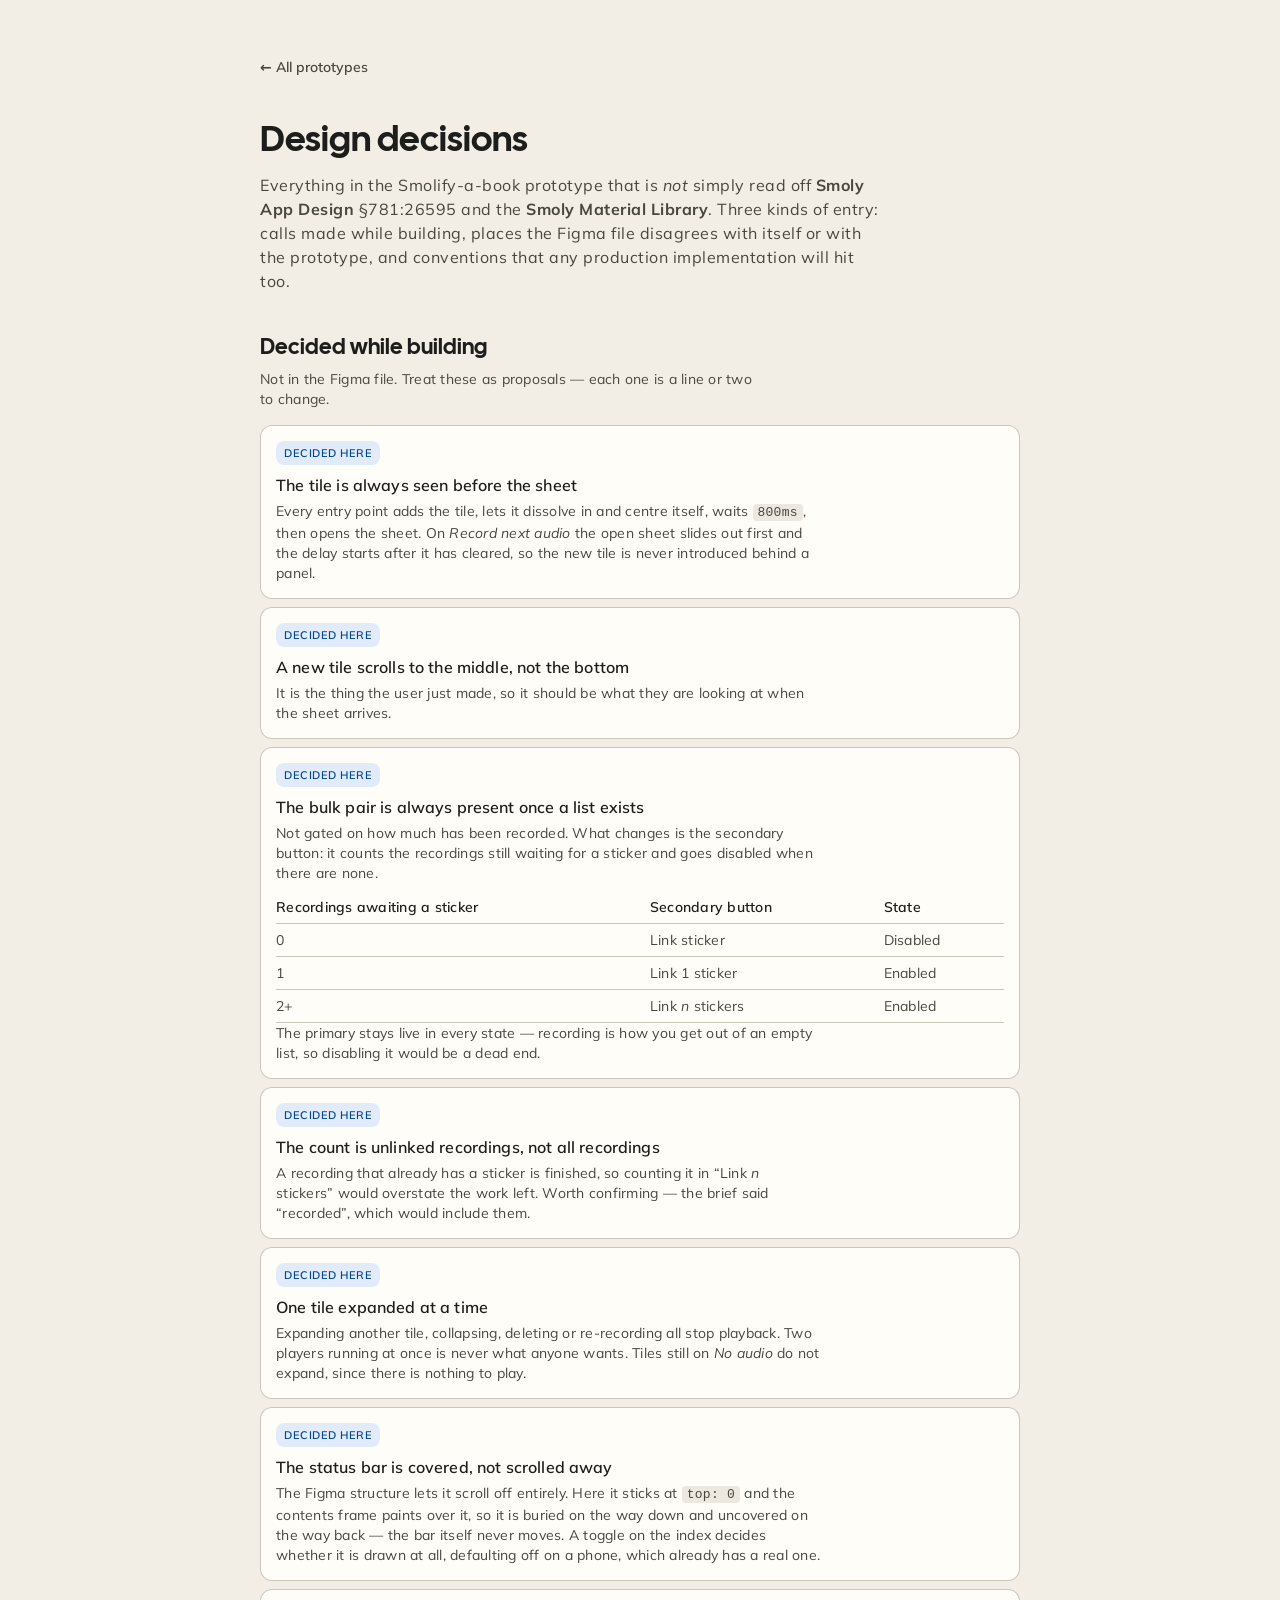
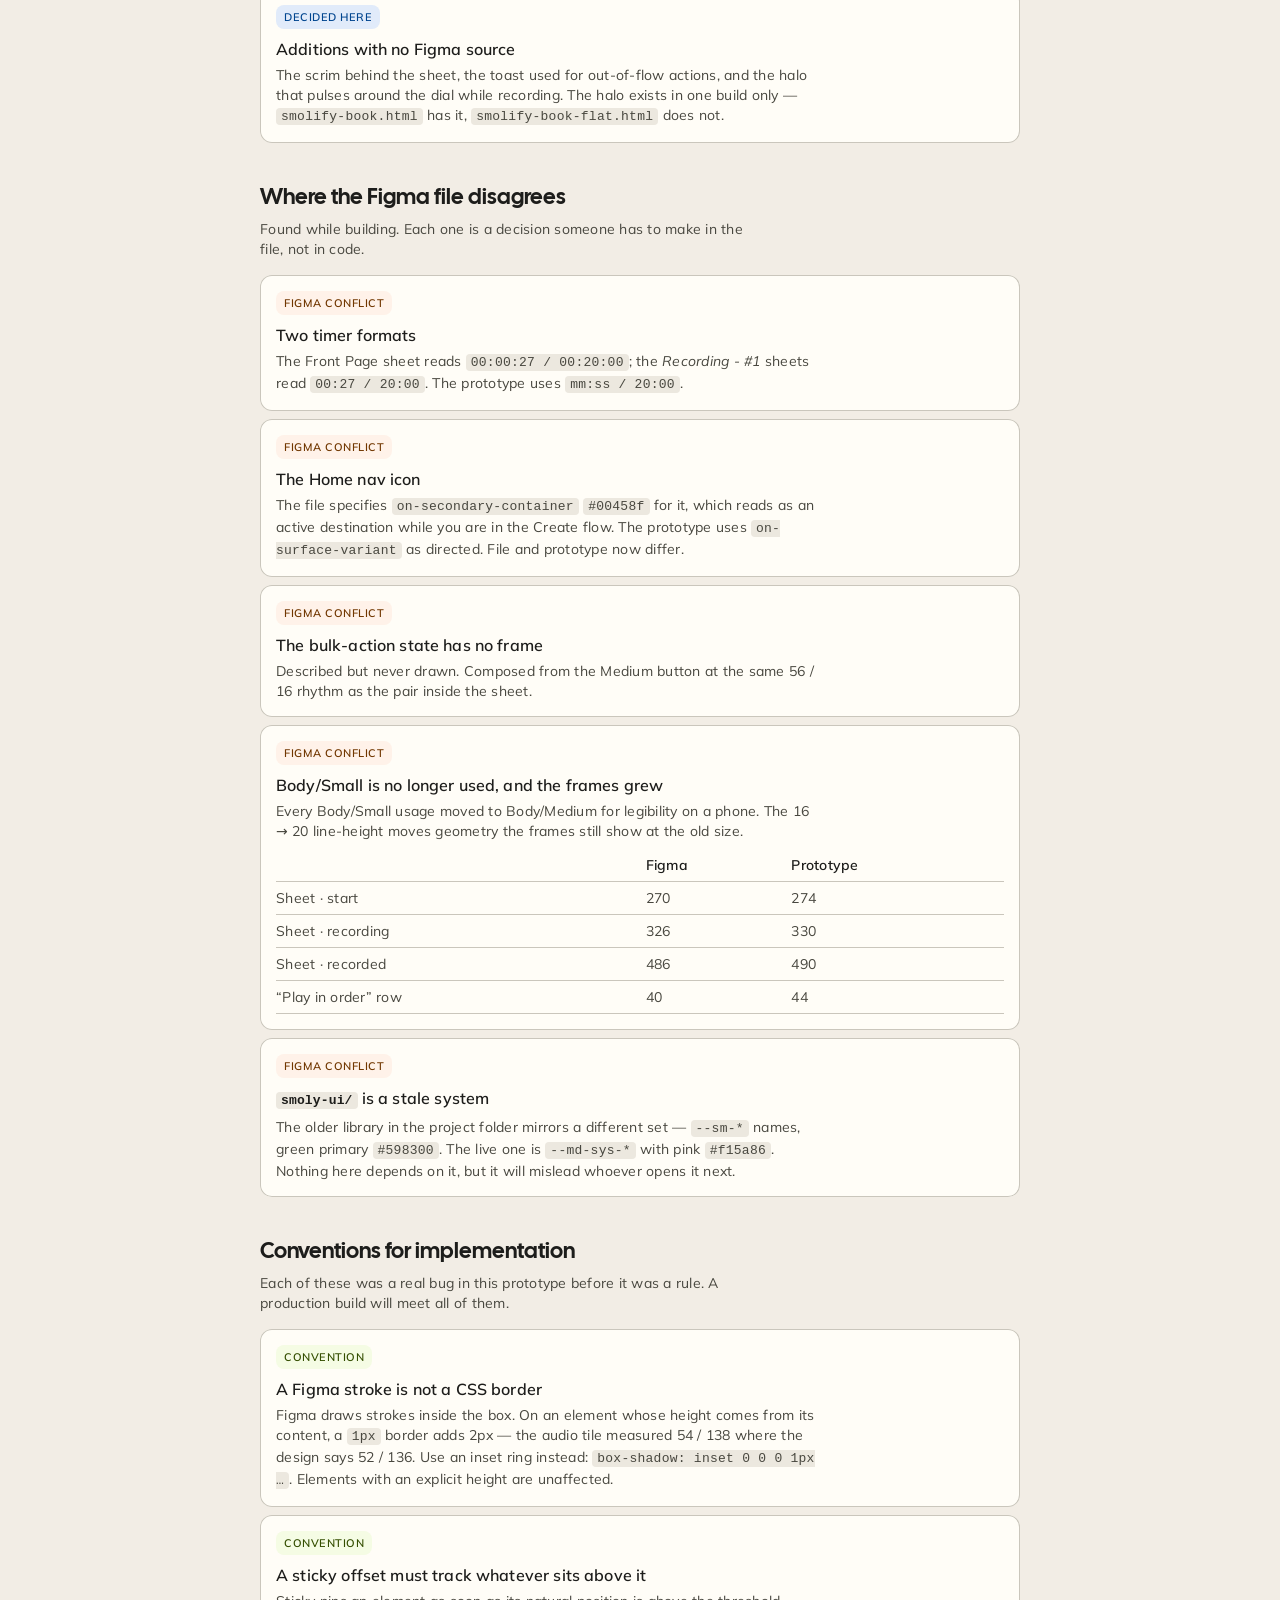
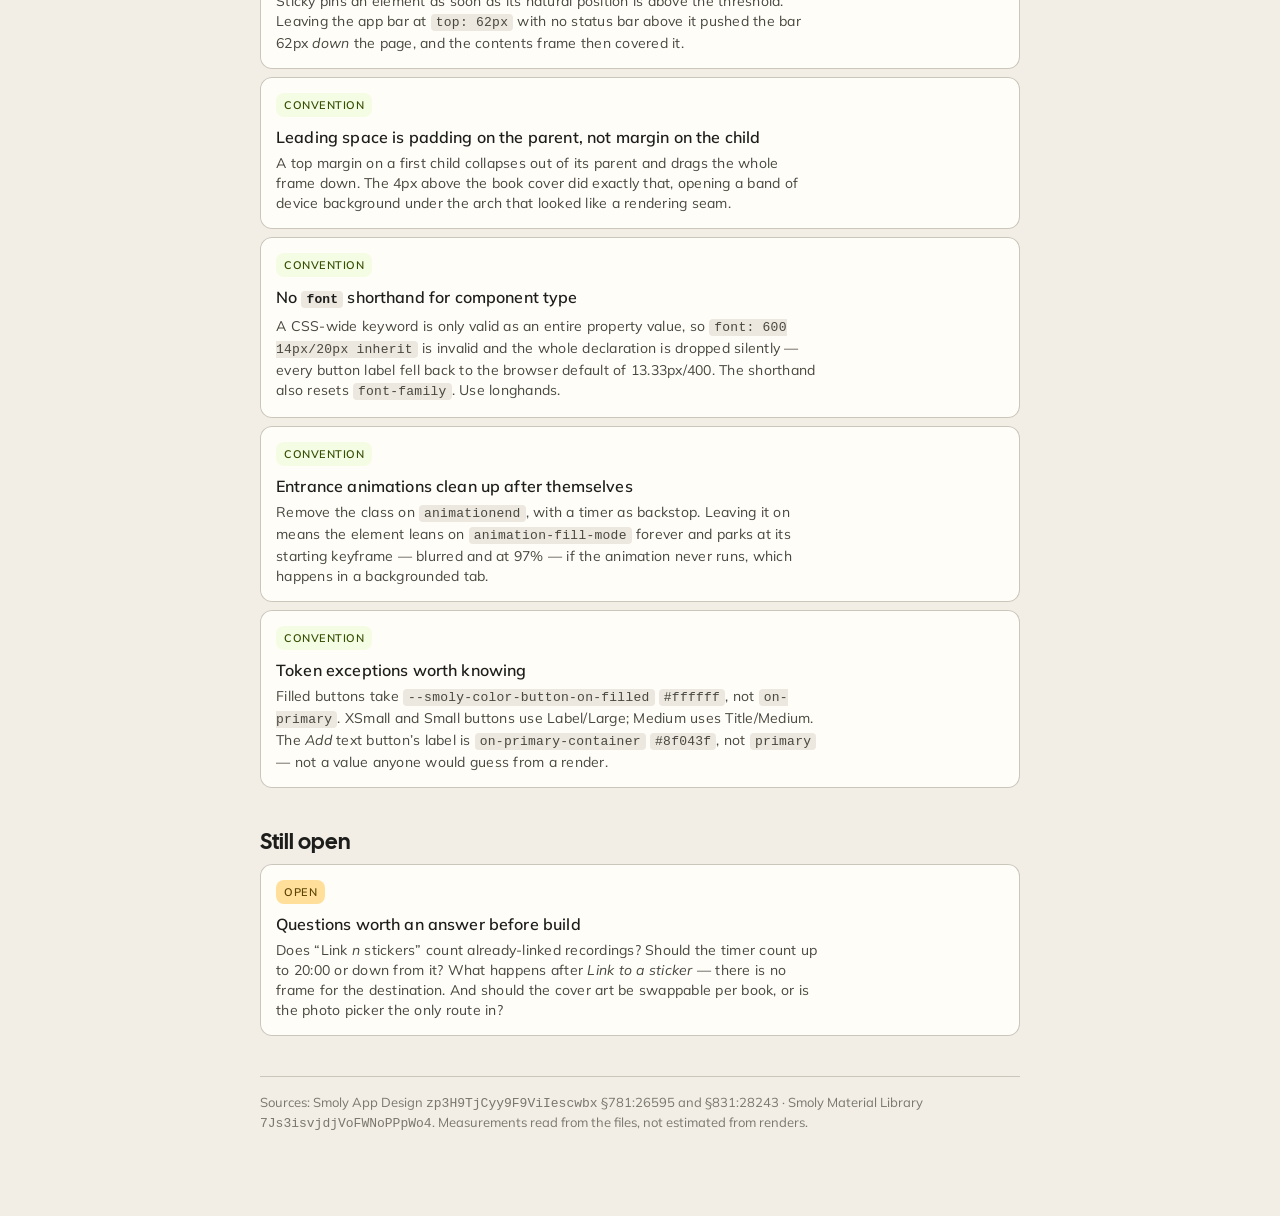
==== decisions.html @ 4c1903e6 "Bulk actions always present; add the design decisions doc The pair under the list no longer waits fo" ====
<!doctype html>
<html lang="en">
<head>
<meta charset="utf-8">
<meta name="viewport" content="width=device-width, initial-scale=1, viewport-fit=cover">
<title>Smoly — Design decisions</title>
<meta name="theme-color" content="#f2ede5">
<link rel="preconnect" href="https://fonts.googleapis.com">
<link rel="preconnect" href="https://fonts.gstatic.com" crossorigin>
<link rel="stylesheet" href="https://fonts.googleapis.com/css2?family=Cal+Sans&family=Mulish:wght@400;600&display=swap">
<link rel="stylesheet" href="tokens.css">
<style>
  html, body { margin: 0; padding: 0; }
  body {
    background: var(--md-sys-color-surface-container);
    color: var(--md-sys-color-on-surface);
    font-family: var(--md-ref-typeface-plain), system-ui, sans-serif;
    -webkit-font-smoothing: antialiased;
  }

  .doc { max-width: 760px; margin: 0 auto; padding: 56px 24px 96px; }

  .doc__back {
    display: inline-block;
    margin-bottom: var(--smoly-space-40);
    color: var(--md-sys-color-on-surface-variant);
    font: 600 14px/20px var(--md-ref-typeface-plain), system-ui, sans-serif;
    text-decoration: none;
  }
  .doc__back:hover { color: var(--md-sys-color-on-surface); }

  h1 {
    margin: 0 0 var(--smoly-space-12);
    font: 400 36px/44px var(--md-ref-typeface-brand), var(--md-ref-typeface-plain), sans-serif;
  }
  .doc__intro {
    margin: 0 0 var(--smoly-space-40);
    max-width: 62ch;
    color: var(--md-sys-color-on-surface-variant);
    font: 400 16px/24px var(--md-ref-typeface-plain), system-ui, sans-serif;
    letter-spacing: .5px;
  }

  h2 {
    margin: var(--smoly-space-40) 0 var(--smoly-space-8);
    font: 400 22px/28px var(--md-ref-typeface-brand), var(--md-ref-typeface-plain), sans-serif;
  }
  .section__note {
    margin: 0 0 var(--smoly-space-16);
    max-width: 62ch;
    color: var(--md-sys-color-on-surface-variant);
    font: 400 14px/20px var(--md-ref-typeface-plain), system-ui, sans-serif;
    letter-spacing: .25px;
  }

  .entry {
    padding: var(--smoly-space-16);
    margin-bottom: var(--smoly-space-8);
    background: var(--md-sys-color-surface);
    border-radius: var(--md-sys-shape-corner-medium);
    box-shadow: inset 0 0 0 1px var(--md-sys-color-outline-variant);
  }
  .entry__title {
    margin: 0 0 var(--smoly-space-4);
    font: 600 16px/24px var(--md-ref-typeface-plain), system-ui, sans-serif;
    letter-spacing: .15px;
  }
  .entry__body {
    margin: 0;
    max-width: 68ch;
    color: var(--md-sys-color-on-surface-variant);
    font: 400 14px/20px var(--md-ref-typeface-plain), system-ui, sans-serif;
    letter-spacing: .25px;
  }
  .entry__body + .entry__body { margin-top: var(--smoly-space-8); }
  .entry code {
    padding: 1px 5px;
    background: var(--md-sys-color-surface-container-high);
    border-radius: var(--md-sys-shape-corner-extra-small);
    font-family: ui-monospace, SFMono-Regular, Menlo, monospace;
    font-size: 13px;
  }

  .tag {
    display: inline-flex;
    align-items: center;
    height: 24px;
    margin-bottom: var(--smoly-space-8);
    padding-inline: var(--smoly-space-8);
    border-radius: var(--md-sys-shape-corner-small);
    font: 600 11px/16px var(--md-ref-typeface-plain), system-ui, sans-serif;
    letter-spacing: .5px;
    text-transform: uppercase;
  }
  .tag--ours   { background: var(--md-sys-color-secondary-container); color: var(--md-sys-color-on-secondary-container); }
  .tag--figma  { background: var(--md-sys-color-orange-container);    color: var(--md-sys-color-on-orange-container); }
  .tag--rule   { background: var(--md-sys-color-tertiary-container);  color: var(--md-sys-color-on-tertiary-container); }
  .tag--open   { background: var(--md-sys-color-yellow-container);    color: var(--md-sys-color-on-yellow-container); }

  table { width: 100%; border-collapse: collapse; margin-top: var(--smoly-space-8); }
  th, td {
    padding: 6px 12px 6px 0;
    text-align: left;
    font: 400 14px/20px var(--md-ref-typeface-plain), system-ui, sans-serif;
    letter-spacing: .25px;
    border-bottom: 1px solid var(--md-sys-color-outline-variant);
  }
  th { font-weight: 600; color: var(--md-sys-color-on-surface); }
  td { color: var(--md-sys-color-on-surface-variant); }

  .doc__foot {
    margin-top: var(--smoly-space-40);
    padding-top: var(--smoly-space-16);
    border-top: 1px solid var(--md-sys-color-outline-variant);
    color: var(--md-sys-color-outline);
    font: 400 13px/18px var(--md-ref-typeface-plain), system-ui, sans-serif;
  }
</style>
</head>
<body>

<main class="doc">

  <a class="doc__back" href="index.html">← All prototypes</a>

  <h1>Design decisions</h1>
  <p class="doc__intro">
    Everything in the Smolify-a-book prototype that is <em>not</em> simply read off
    <strong>Smoly App Design</strong> §781:26595 and the <strong>Smoly Material Library</strong>.
    Three kinds of entry: calls made while building, places the Figma file disagrees with
    itself or with the prototype, and conventions that any production implementation will
    hit too.
  </p>

  <h2>Decided while building</h2>
  <p class="section__note">
    Not in the Figma file. Treat these as proposals — each one is a line or two to change.
  </p>

  <div class="entry">
    <span class="tag tag--ours">Decided here</span>
    <p class="entry__title">The tile is always seen before the sheet</p>
    <p class="entry__body">
      Every entry point adds the tile, lets it dissolve in and centre itself, waits
      <code>800ms</code>, then opens the sheet. On <em>Record next audio</em> the open sheet
      slides out first and the delay starts after it has cleared, so the new tile is never
      introduced behind a panel.
    </p>
  </div>

  <div class="entry">
    <span class="tag tag--ours">Decided here</span>
    <p class="entry__title">A new tile scrolls to the middle, not the bottom</p>
    <p class="entry__body">
      It is the thing the user just made, so it should be what they are looking at when the
      sheet arrives.
    </p>
  </div>

  <div class="entry">
    <span class="tag tag--ours">Decided here</span>
    <p class="entry__title">The bulk pair is always present once a list exists</p>
    <p class="entry__body">
      Not gated on how much has been recorded. What changes is the secondary button: it counts
      the recordings still waiting for a sticker and goes disabled when there are none.
    </p>
    <table>
      <tr><th>Recordings awaiting a sticker</th><th>Secondary button</th><th>State</th></tr>
      <tr><td>0</td><td>Link sticker</td><td>Disabled</td></tr>
      <tr><td>1</td><td>Link 1 sticker</td><td>Enabled</td></tr>
      <tr><td>2+</td><td>Link <em>n</em> stickers</td><td>Enabled</td></tr>
    </table>
    <p class="entry__body">
      The primary stays live in every state — recording is how you get out of an empty list, so
      disabling it would be a dead end.
    </p>
  </div>

  <div class="entry">
    <span class="tag tag--ours">Decided here</span>
    <p class="entry__title">The count is unlinked recordings, not all recordings</p>
    <p class="entry__body">
      A recording that already has a sticker is finished, so counting it in “Link <em>n</em>
      stickers” would overstate the work left. Worth confirming — the brief said “recorded”,
      which would include them.
    </p>
  </div>

  <div class="entry">
    <span class="tag tag--ours">Decided here</span>
    <p class="entry__title">One tile expanded at a time</p>
    <p class="entry__body">
      Expanding another tile, collapsing, deleting or re-recording all stop playback. Two
      players running at once is never what anyone wants. Tiles still on <em>No audio</em> do
      not expand, since there is nothing to play.
    </p>
  </div>

  <div class="entry">
    <span class="tag tag--ours">Decided here</span>
    <p class="entry__title">The status bar is covered, not scrolled away</p>
    <p class="entry__body">
      The Figma structure lets it scroll off entirely. Here it sticks at <code>top: 0</code> and
      the contents frame paints over it, so it is buried on the way down and uncovered on the way
      back — the bar itself never moves. A toggle on the index decides whether it is drawn at
      all, defaulting off on a phone, which already has a real one.
    </p>
  </div>

  <div class="entry">
    <span class="tag tag--ours">Decided here</span>
    <p class="entry__title">Additions with no Figma source</p>
    <p class="entry__body">
      The scrim behind the sheet, the toast used for out-of-flow actions, and the halo that
      pulses around the dial while recording. The halo exists in one build only —
      <code>smolify-book.html</code> has it, <code>smolify-book-flat.html</code> does not.
    </p>
  </div>

  <h2>Where the Figma file disagrees</h2>
  <p class="section__note">
    Found while building. Each one is a decision someone has to make in the file, not in code.
  </p>

  <div class="entry">
    <span class="tag tag--figma">Figma conflict</span>
    <p class="entry__title">Two timer formats</p>
    <p class="entry__body">
      The Front Page sheet reads <code>00:00:27 / 00:20:00</code>; the <em>Recording - #1</em>
      sheets read <code>00:27 / 20:00</code>. The prototype uses <code>mm:ss / 20:00</code>.
    </p>
  </div>

  <div class="entry">
    <span class="tag tag--figma">Figma conflict</span>
    <p class="entry__title">The Home nav icon</p>
    <p class="entry__body">
      The file specifies <code>on-secondary-container</code> <code>#00458f</code> for it, which
      reads as an active destination while you are in the Create flow. The prototype uses
      <code>on-surface-variant</code> as directed. File and prototype now differ.
    </p>
  </div>

  <div class="entry">
    <span class="tag tag--figma">Figma conflict</span>
    <p class="entry__title">The bulk-action state has no frame</p>
    <p class="entry__body">
      Described but never drawn. Composed from the Medium button at the same 56 / 16 rhythm as
      the pair inside the sheet.
    </p>
  </div>

  <div class="entry">
    <span class="tag tag--figma">Figma conflict</span>
    <p class="entry__title">Body/Small is no longer used, and the frames grew</p>
    <p class="entry__body">
      Every Body/Small usage moved to Body/Medium for legibility on a phone. The 16 → 20
      line-height moves geometry the frames still show at the old size.
    </p>
    <table>
      <tr><th></th><th>Figma</th><th>Prototype</th></tr>
      <tr><td>Sheet · start</td><td>270</td><td>274</td></tr>
      <tr><td>Sheet · recording</td><td>326</td><td>330</td></tr>
      <tr><td>Sheet · recorded</td><td>486</td><td>490</td></tr>
      <tr><td>“Play in order” row</td><td>40</td><td>44</td></tr>
    </table>
  </div>

  <div class="entry">
    <span class="tag tag--figma">Figma conflict</span>
    <p class="entry__title"><code>smoly-ui/</code> is a stale system</p>
    <p class="entry__body">
      The older library in the project folder mirrors a different set — <code>--sm-*</code>
      names, green primary <code>#598300</code>. The live one is <code>--md-sys-*</code> with
      pink <code>#f15a86</code>. Nothing here depends on it, but it will mislead whoever opens
      it next.
    </p>
  </div>

  <h2>Conventions for implementation</h2>
  <p class="section__note">
    Each of these was a real bug in this prototype before it was a rule. A production build will
    meet all of them.
  </p>

  <div class="entry">
    <span class="tag tag--rule">Convention</span>
    <p class="entry__title">A Figma stroke is not a CSS border</p>
    <p class="entry__body">
      Figma draws strokes inside the box. On an element whose height comes from its content, a
      <code>1px</code> border adds 2px — the audio tile measured 54 / 138 where the design says
      52 / 136. Use an inset ring instead:
      <code>box-shadow: inset 0 0 0 1px …</code>. Elements with an explicit height are unaffected.
    </p>
  </div>

  <div class="entry">
    <span class="tag tag--rule">Convention</span>
    <p class="entry__title">A sticky offset must track whatever sits above it</p>
    <p class="entry__body">
      Sticky pins an element as soon as its natural position is above the threshold. Leaving the
      app bar at <code>top: 62px</code> with no status bar above it pushed the bar 62px
      <em>down</em> the page, and the contents frame then covered it.
    </p>
  </div>

  <div class="entry">
    <span class="tag tag--rule">Convention</span>
    <p class="entry__title">Leading space is padding on the parent, not margin on the child</p>
    <p class="entry__body">
      A top margin on a first child collapses out of its parent and drags the whole frame down.
      The 4px above the book cover did exactly that, opening a band of device background under
      the arch that looked like a rendering seam.
    </p>
  </div>

  <div class="entry">
    <span class="tag tag--rule">Convention</span>
    <p class="entry__title">No <code>font</code> shorthand for component type</p>
    <p class="entry__body">
      A CSS-wide keyword is only valid as an entire property value, so
      <code>font: 600 14px/20px inherit</code> is invalid and the whole declaration is dropped
      silently — every button label fell back to the browser default of 13.33px/400. The
      shorthand also resets <code>font-family</code>. Use longhands.
    </p>
  </div>

  <div class="entry">
    <span class="tag tag--rule">Convention</span>
    <p class="entry__title">Entrance animations clean up after themselves</p>
    <p class="entry__body">
      Remove the class on <code>animationend</code>, with a timer as backstop. Leaving it on
      means the element leans on <code>animation-fill-mode</code> forever and parks at its
      starting keyframe — blurred and at 97% — if the animation never runs, which happens in a
      backgrounded tab.
    </p>
  </div>

  <div class="entry">
    <span class="tag tag--rule">Convention</span>
    <p class="entry__title">Token exceptions worth knowing</p>
    <p class="entry__body">
      Filled buttons take <code>--smoly-color-button-on-filled</code> <code>#ffffff</code>, not
      <code>on-primary</code>. XSmall and Small buttons use Label/Large; Medium uses
      Title/Medium. The <em>Add</em> text button’s label is <code>on-primary-container</code>
      <code>#8f043f</code>, not <code>primary</code> — not a value anyone would guess from a
      render.
    </p>
  </div>

  <h2>Still open</h2>

  <div class="entry">
    <span class="tag tag--open">Open</span>
    <p class="entry__title">Questions worth an answer before build</p>
    <p class="entry__body">
      Does “Link <em>n</em> stickers” count already-linked recordings? Should the timer count up
      to 20:00 or down from it? What happens after <em>Link to a sticker</em> — there is no
      frame for the destination. And should the cover art be swappable per book, or is the
      photo picker the only route in?
    </p>
  </div>

  <p class="doc__foot">
    Sources: Smoly App Design <code>zp3H9TjCyy9F9ViIescwbx</code> §781:26595 and §831:28243 ·
    Smoly Material Library <code>7Js3isvjdjVoFWNoPPpWo4</code>. Measurements read from the files,
    not estimated from renders.
  </p>

</main>

</body>
</html>
---- tokens.css ----
/* ============================================================
   Smoly — design tokens
   Mirrors the "Smoly Material Library" Figma variable collections
   (file 7Js3isvjdjVoFWNoPPpWo4 · pages Colour, Typography, Shape & spacing).
   Values read from Figma, not eyeballed. Do not add tokens here that
   do not exist in the library.
   ============================================================ */

:root {
  /* ── Colour · primary ───────────────────────────────── */
  --md-sys-color-primary:              #f15a86;
  --md-sys-color-on-primary:           #3f0017;
  --md-sys-color-primary-container:    #fcdee7;
  --md-sys-color-on-primary-container: #8f043f;
  /* Smoly deviation: filled buttons use white, not on-primary */
  --smoly-color-button-on-filled:      #ffffff;

  /* ── Colour · secondary (blue) ──────────────────────── */
  --md-sys-color-secondary:              #4f85dd;
  --md-sys-color-on-secondary:           #1d1d1b;
  --md-sys-color-secondary-container:    #e1ebfa;
  --md-sys-color-on-secondary-container: #00458f;

  /* ── Colour · tertiary (green) ──────────────────────── */
  --md-sys-color-tertiary:              #80b323;
  --md-sys-color-on-tertiary:           #1d1d1b;
  --md-sys-color-tertiary-container:    #f5fce4;
  --md-sys-color-on-tertiary-container: #344e00;

  /* ── Colour · status extensions ─────────────────────── */
  --md-sys-color-orange:              #f58521;
  --md-sys-color-on-orange:           #1d1d1b;
  --md-sys-color-orange-container:    #fff2e9;
  --md-sys-color-on-orange-container: #713700;
  --md-sys-color-yellow:              #e9b41d;
  --md-sys-color-on-yellow:           #1d1d1b;
  --md-sys-color-yellow-container:    #ffdf9a;
  --md-sys-color-on-yellow-container: #5a4300;

  /* ── Colour · error ─────────────────────────────────── */
  --md-sys-color-error:              #ba1b19;
  --md-sys-color-on-error:           #ffffff;
  --md-sys-color-error-container:    #ffdad5;
  --md-sys-color-on-error-container: #930008;

  /* ── Colour · surfaces + neutrals ───────────────────── */
  --md-sys-color-surface:                   #fffdf7;
  --md-sys-color-surface-bright:            #fffdf7;
  --md-sys-color-surface-dim:               #dddad1;
  --md-sys-color-surface-variant:           #e9e5de;
  --md-sys-color-surface-container-lowest:  #ffffff;
  --md-sys-color-surface-container-low:     #f7f3ea;
  --md-sys-color-surface-container:         #f2ede5;
  --md-sys-color-surface-container-high:    #ece8df;
  --md-sys-color-surface-container-highest: #e9e5de;
  --md-sys-color-on-surface:                #1d1d1b;
  --md-sys-color-on-surface-variant:        #48473f;
  --md-sys-color-outline:                   #79776e;
  --md-sys-color-outline-variant:           #cac6bc;
  --md-sys-color-inverse-surface:           #1d1d1b;
  --md-sys-color-inverse-on-surface:        #f5f0e7;
  --md-sys-color-scrim:                     #000000;
  --smoly-color-pressed-surface-container-high: #dddad1;
  --bg-page:                                #ffffff;

  /* ── Shape ──────────────────────────────────────────── */
  --md-sys-shape-corner-none:                 0px;
  --md-sys-shape-corner-extra-small:          4px;
  --md-sys-shape-corner-small:                8px;
  --md-sys-shape-corner-medium:               12px;
  --md-sys-shape-corner-large:                16px;
  --md-sys-shape-corner-large-increased:      20px;
  --md-sys-shape-corner-extra-large:          28px;
  --md-sys-shape-corner-extra-large-increased:32px;
  --md-sys-shape-corner-extra-extra-large:    48px;
  --md-sys-shape-corner-full:                 9999px;

  /* ── Spacing ────────────────────────────────────────── */
  --smoly-space-0:  0px;
  --smoly-space-4:  4px;
  --smoly-space-8:  8px;
  --smoly-space-12: 12px;
  --smoly-space-16: 16px;
  --smoly-space-24: 24px;
  --smoly-space-40: 40px;

  /* ── Typeface ───────────────────────────────────────── */
  --md-ref-typeface-brand: "Cal Sans";
  --md-ref-typeface-plain: "Mulish";

  /* ── Elevation ──────────────────────────────────────── */
  --elevation-level-2: 0 1px 2px 0 rgba(0, 0, 0, .3), 0 2px 6px 2px rgba(0, 0, 0, .15);
}

/* ── Type scale — the Figma text styles, 1:1 ──────────────
   Cal Sans carries display + title/large (brand). Everything
   else is Mulish. SemiBold is the "medium" weight in Figma. */

.md-display-small { font: 400 36px/44px var(--md-ref-typeface-brand), var(--md-ref-typeface-plain), system-ui, sans-serif; letter-spacing: 0; }
.md-title-large   { font: 400 22px/28px var(--md-ref-typeface-brand), var(--md-ref-typeface-plain), system-ui, sans-serif; letter-spacing: 0; }
.md-title-medium  { font: 600 16px/24px var(--md-ref-typeface-plain), system-ui, sans-serif; letter-spacing: .15px; }
.md-body-large    { font: 400 16px/24px var(--md-ref-typeface-plain), system-ui, sans-serif; letter-spacing: .5px; }
.md-body-medium   { font: 400 14px/20px var(--md-ref-typeface-plain), system-ui, sans-serif; letter-spacing: .25px; }
.md-body-small    { font: 400 12px/16px var(--md-ref-typeface-plain), system-ui, sans-serif; letter-spacing: .4px; }
.md-label-large   { font: 600 14px/20px var(--md-ref-typeface-plain), system-ui, sans-serif; letter-spacing: .1px; }
.md-label-medium  { font: 600 12px/16px var(--md-ref-typeface-plain), system-ui, sans-serif; letter-spacing: .5px; }
.md-label-small   { font: 600 11px/16px var(--md-ref-typeface-plain), system-ui, sans-serif; letter-spacing: .5px; }

/* Material Symbols Rounded, unfilled — the library's icon default */
.ms {
  font-family: "Material Symbols Rounded";
  font-weight: 400;
  font-style: normal;
  line-height: 1;
  letter-spacing: normal;
  text-transform: none;
  white-space: nowrap;
  word-wrap: normal;
  direction: ltr;
  font-variation-settings: "FILL" 0, "GRAD" 0, "opsz" 24;
  -webkit-font-feature-settings: "liga";
  -webkit-font-smoothing: antialiased;
  user-select: none;
}
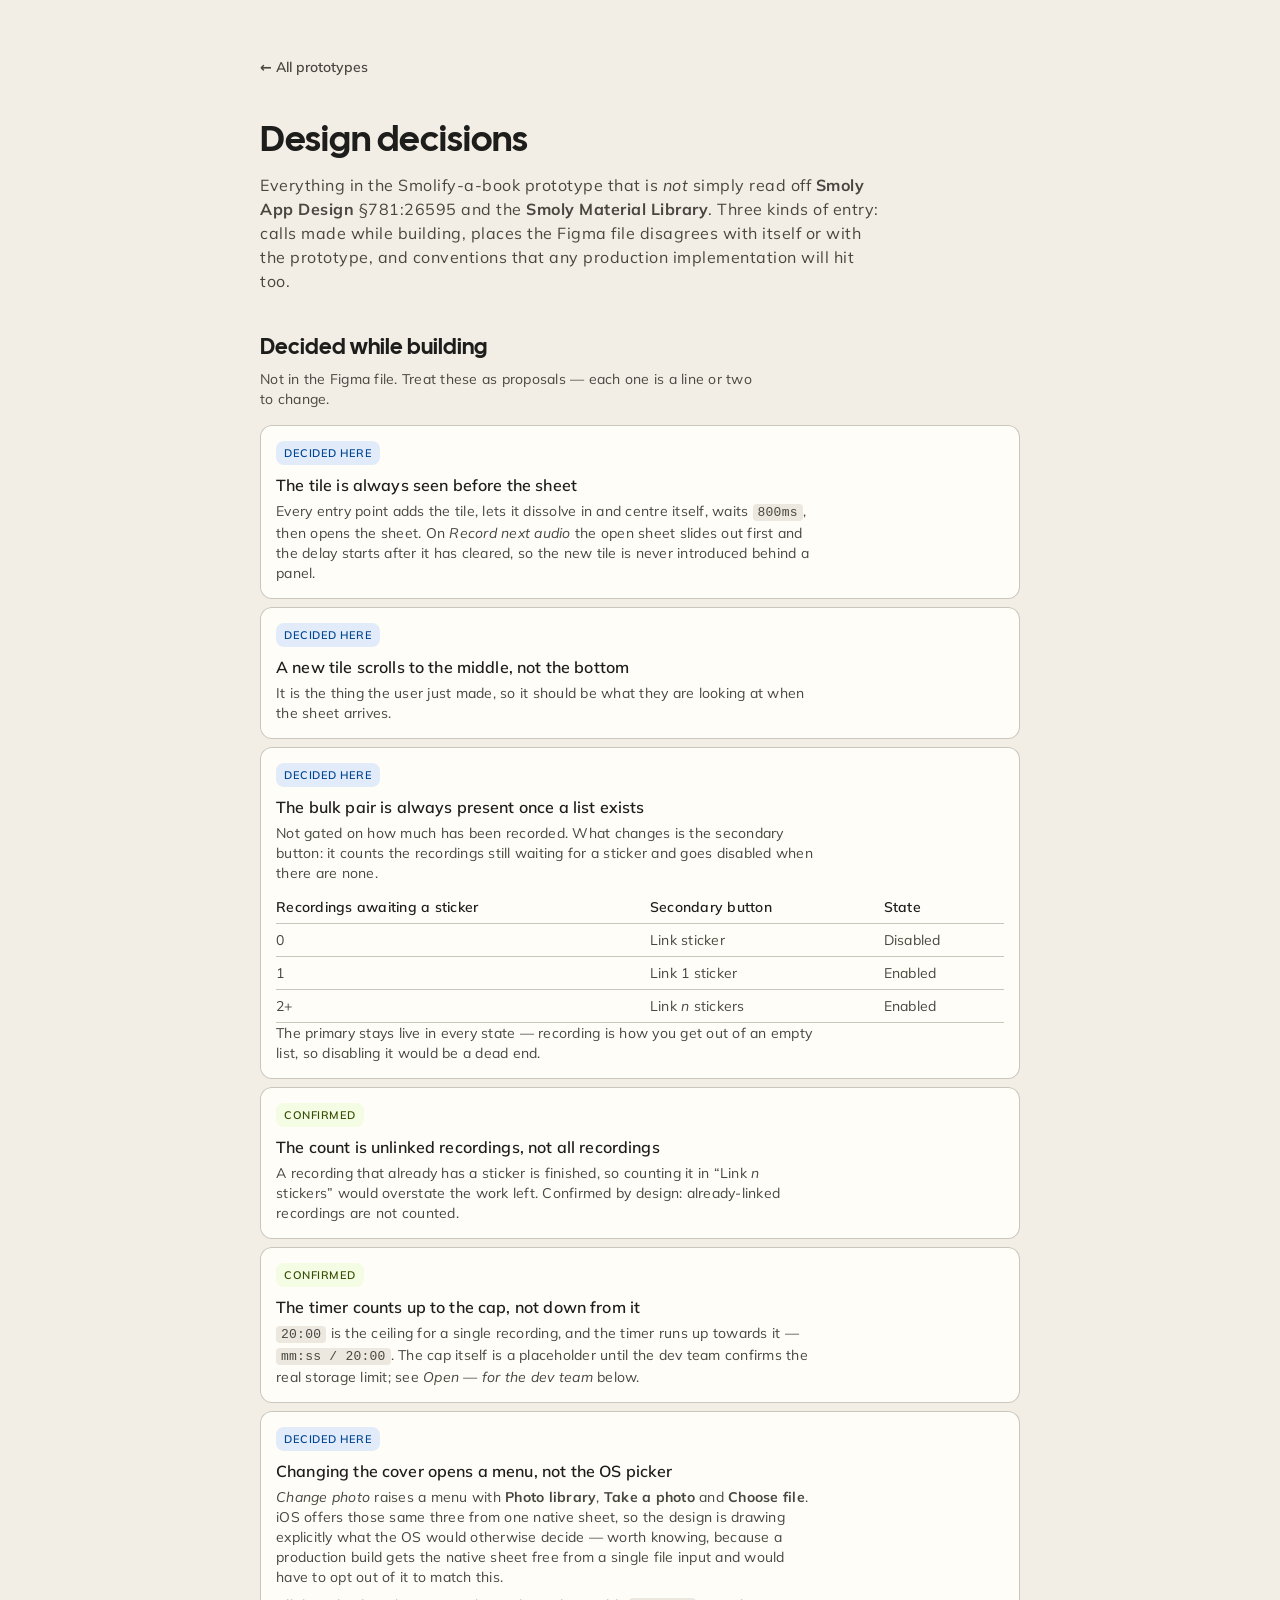
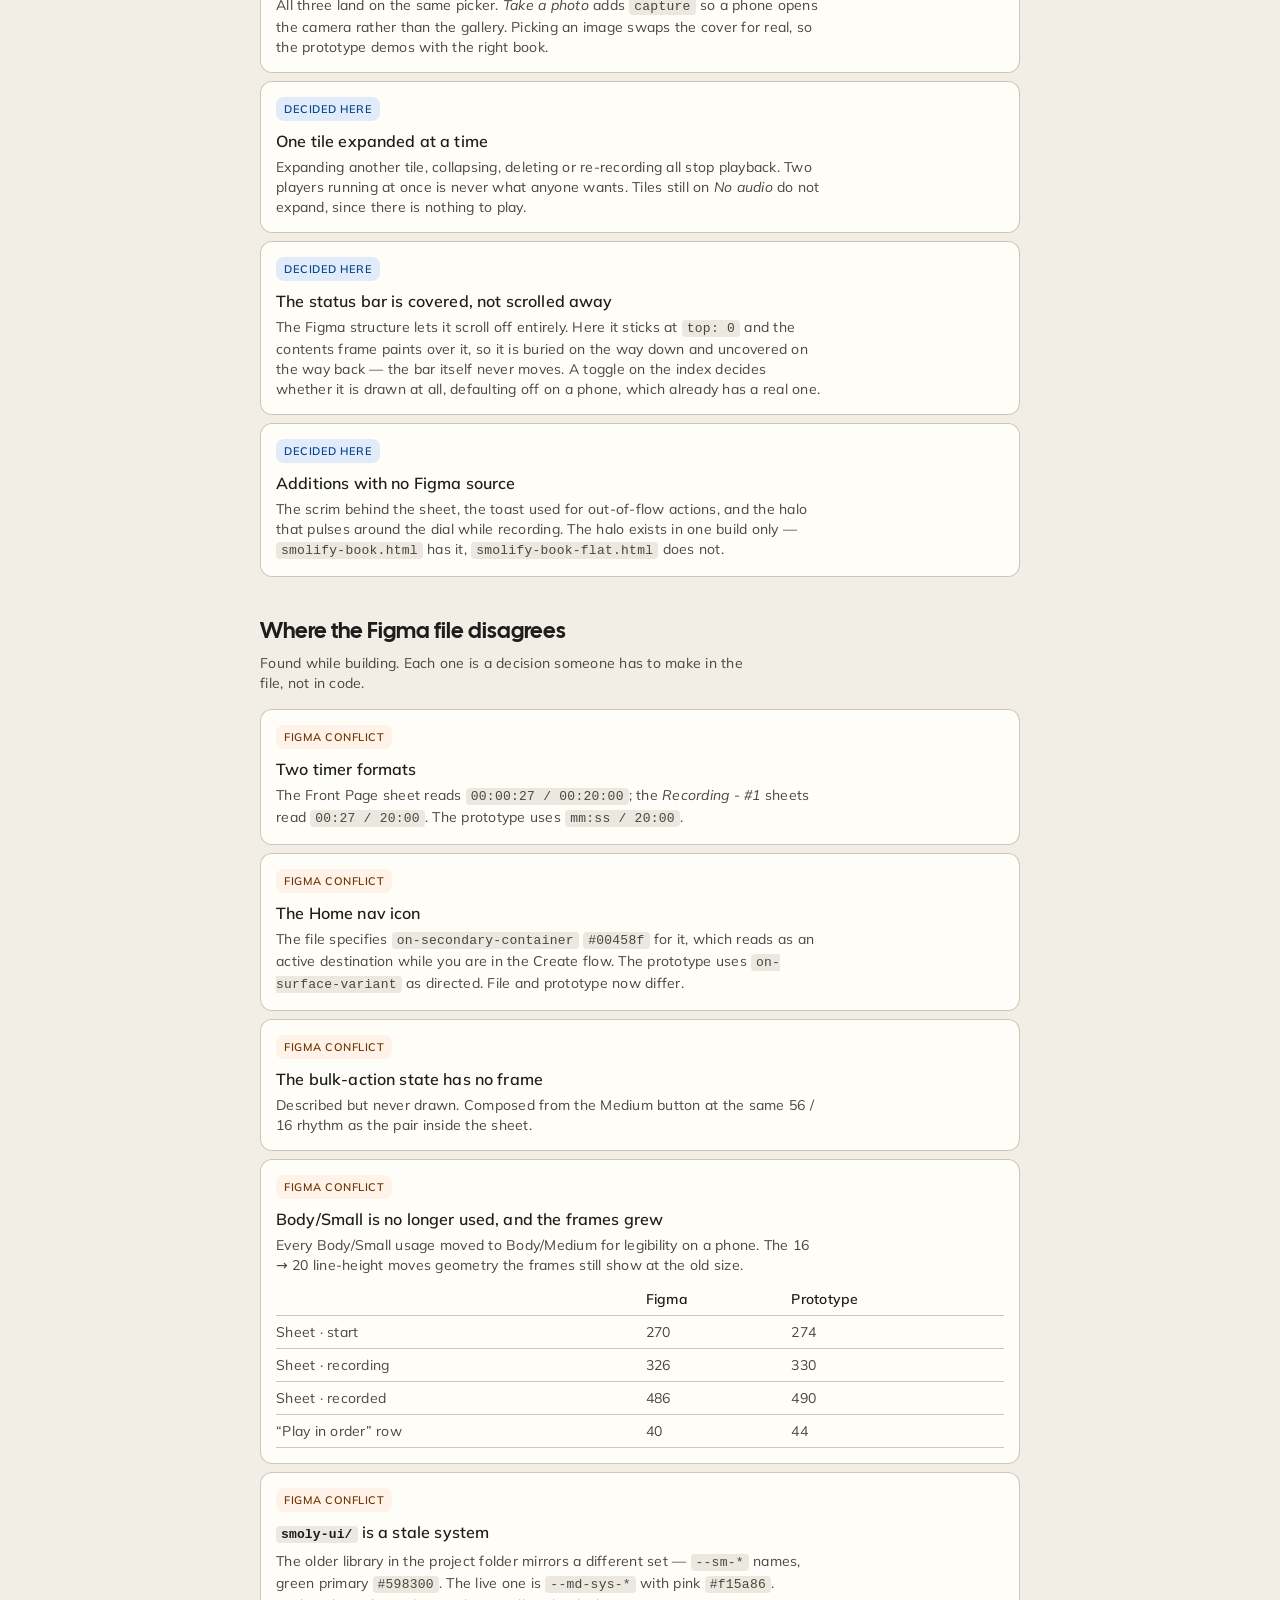
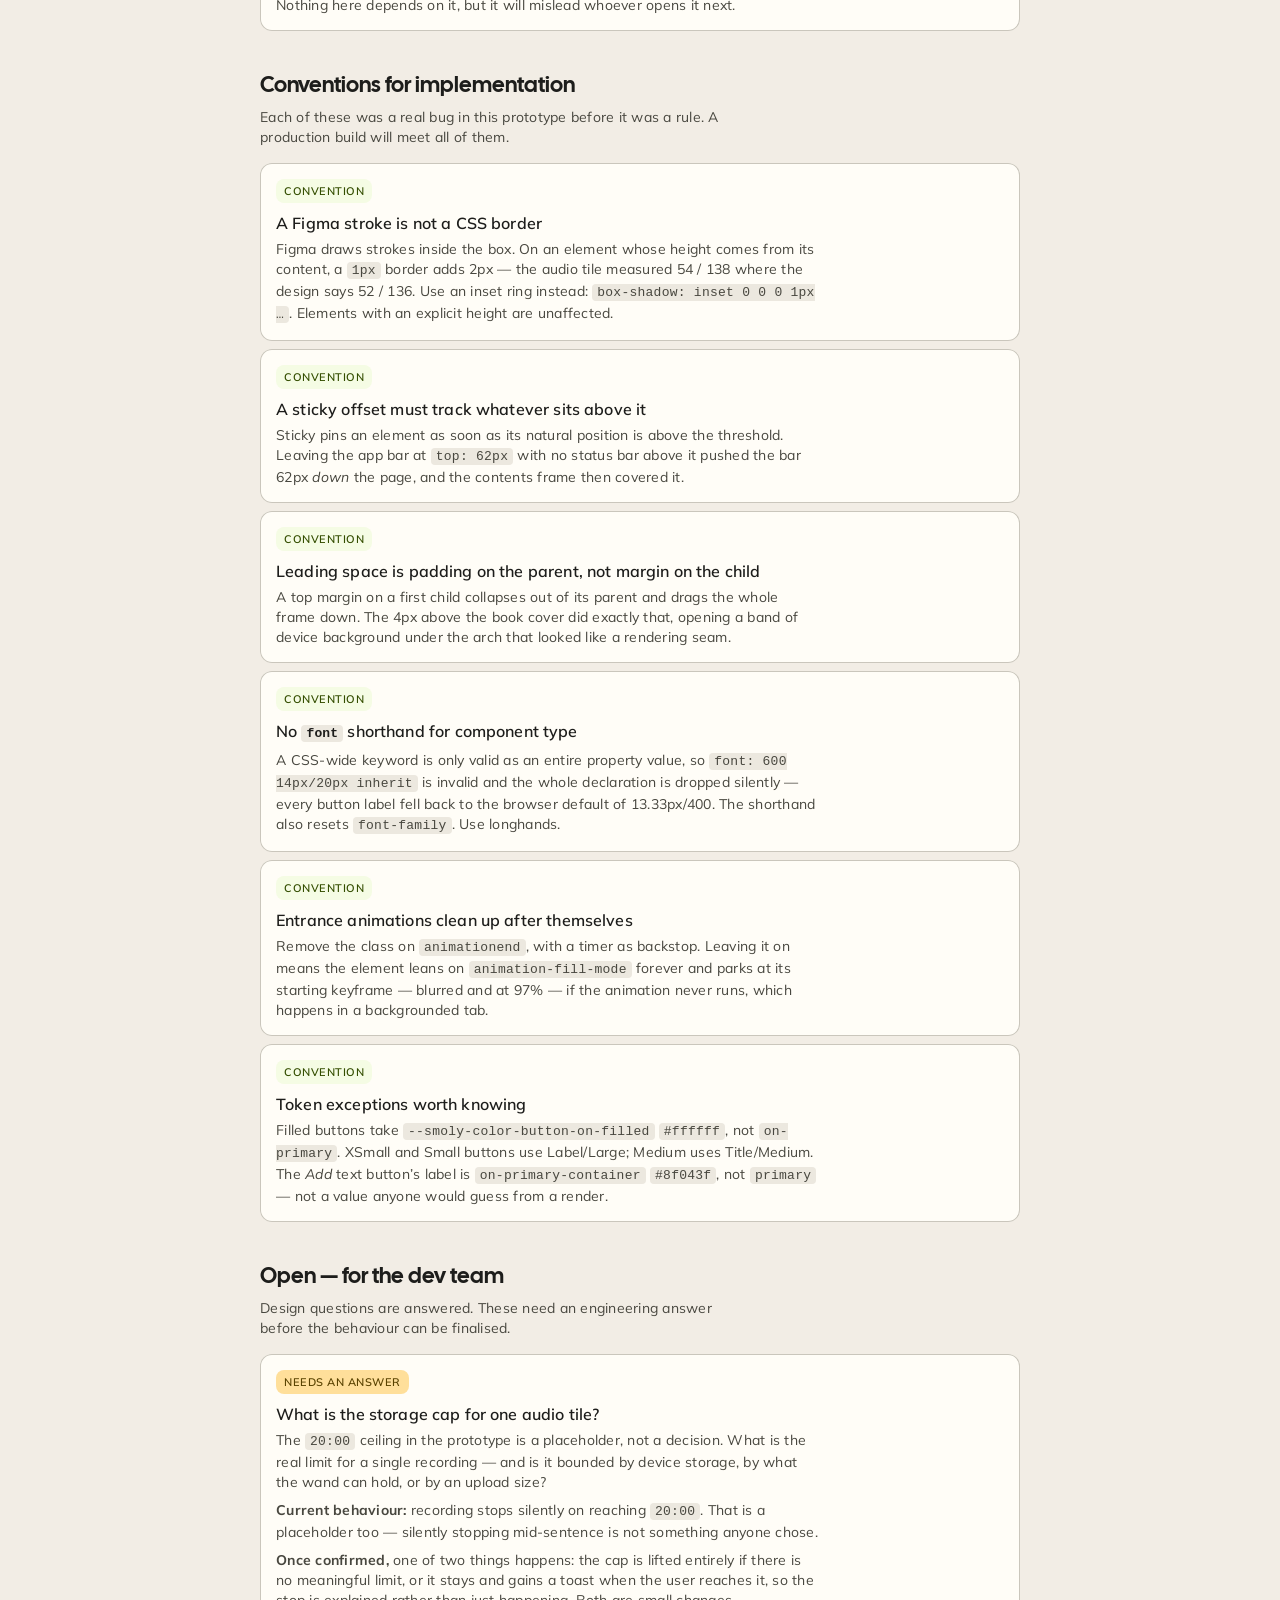
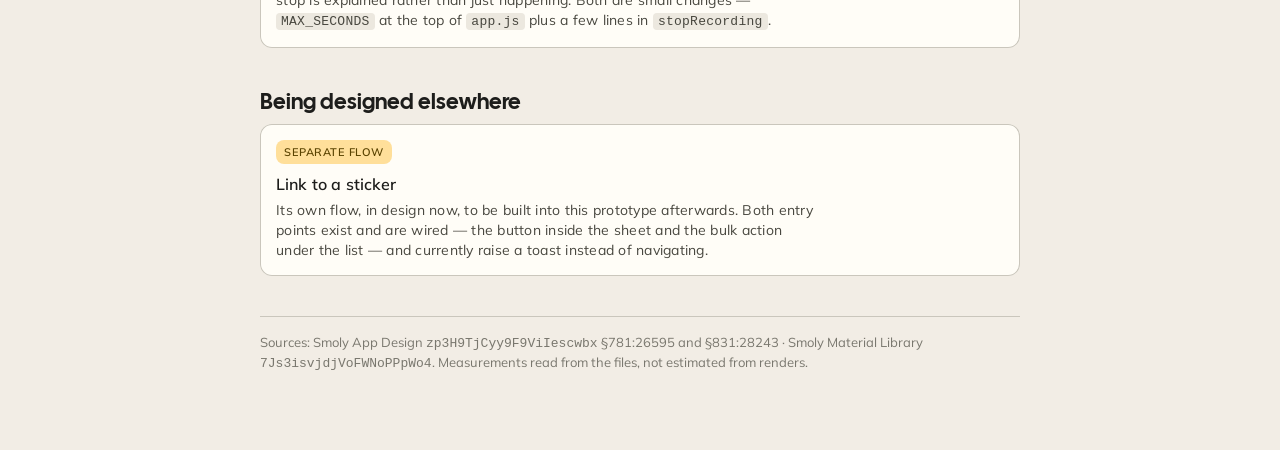
==== commit e2a024b2: "Cover picker menu; fold the answered questions into the decisions doc Change photo now raises a menu" ====
--- a/decisions.html
+++ b/decisions.html
@@ -93,6 +93,7 @@
     text-transform: uppercase;
   }
   .tag--ours   { background: var(--md-sys-color-secondary-container); color: var(--md-sys-color-on-secondary-container); }
+  .tag--done   { background: var(--md-sys-color-tertiary-container);  color: var(--md-sys-color-on-tertiary-container); }
   .tag--figma  { background: var(--md-sys-color-orange-container);    color: var(--md-sys-color-on-orange-container); }
   .tag--rule   { background: var(--md-sys-color-tertiary-container);  color: var(--md-sys-color-on-tertiary-container); }
   .tag--open   { background: var(--md-sys-color-yellow-container);    color: var(--md-sys-color-on-yellow-container); }
@@ -177,12 +178,39 @@
   </div>
 
   <div class="entry">
-    <span class="tag tag--ours">Decided here</span>
+    <span class="tag tag--done">Confirmed</span>
     <p class="entry__title">The count is unlinked recordings, not all recordings</p>
     <p class="entry__body">
       A recording that already has a sticker is finished, so counting it in “Link <em>n</em>
-      stickers” would overstate the work left. Worth confirming — the brief said “recorded”,
-      which would include them.
+      stickers” would overstate the work left. Confirmed by design: already-linked recordings
+      are not counted.
+    </p>
+  </div>
+
+  <div class="entry">
+    <span class="tag tag--done">Confirmed</span>
+    <p class="entry__title">The timer counts up to the cap, not down from it</p>
+    <p class="entry__body">
+      <code>20:00</code> is the ceiling for a single recording, and the timer runs up towards
+      it — <code>mm:ss / 20:00</code>. The cap itself is a placeholder until the dev team
+      confirms the real storage limit; see <em>Open — for the dev team</em> below.
+    </p>
+  </div>
+
+  <div class="entry">
+    <span class="tag tag--ours">Decided here</span>
+    <p class="entry__title">Changing the cover opens a menu, not the OS picker</p>
+    <p class="entry__body">
+      <em>Change photo</em> raises a menu with <strong>Photo library</strong>,
+      <strong>Take a photo</strong> and <strong>Choose file</strong>. iOS offers those same
+      three from one native sheet, so the design is drawing explicitly what the OS would
+      otherwise decide — worth knowing, because a production build gets the native sheet free
+      from a single file input and would have to opt out of it to match this.
+    </p>
+    <p class="entry__body">
+      All three land on the same picker. <em>Take a photo</em> adds <code>capture</code> so a
+      phone opens the camera rather than the gallery. Picking an image swaps the cover for
+      real, so the prototype demos with the right book.
     </p>
   </div>
 
@@ -348,16 +376,43 @@
     </p>
   </div>
 
-  <h2>Still open</h2>
-
-  <div class="entry">
-    <span class="tag tag--open">Open</span>
-    <p class="entry__title">Questions worth an answer before build</p>
-    <p class="entry__body">
-      Does “Link <em>n</em> stickers” count already-linked recordings? Should the timer count up
-      to 20:00 or down from it? What happens after <em>Link to a sticker</em> — there is no
-      frame for the destination. And should the cover art be swappable per book, or is the
-      photo picker the only route in?
+  <h2>Open — for the dev team</h2>
+  <p class="section__note">
+    Design questions are answered. These need an engineering answer before the behaviour can
+    be finalised.
+  </p>
+
+  <div class="entry">
+    <span class="tag tag--open">Needs an answer</span>
+    <p class="entry__title">What is the storage cap for one audio tile?</p>
+    <p class="entry__body">
+      The <code>20:00</code> ceiling in the prototype is a placeholder, not a decision. What is
+      the real limit for a single recording — and is it bounded by device storage, by what the
+      wand can hold, or by an upload size?
+    </p>
+    <p class="entry__body">
+      <strong>Current behaviour:</strong> recording stops silently on reaching
+      <code>20:00</code>. That is a placeholder too — silently stopping mid-sentence is not
+      something anyone chose.
+    </p>
+    <p class="entry__body">
+      <strong>Once confirmed,</strong> one of two things happens: the cap is lifted entirely if
+      there is no meaningful limit, or it stays and gains a toast when the user reaches it, so
+      the stop is explained rather than just happening. Both are small changes —
+      <code>MAX_SECONDS</code> at the top of <code>app.js</code> plus a few lines in
+      <code>stopRecording</code>.
+    </p>
+  </div>
+
+  <h2>Being designed elsewhere</h2>
+
+  <div class="entry">
+    <span class="tag tag--open">Separate flow</span>
+    <p class="entry__title">Link to a sticker</p>
+    <p class="entry__body">
+      Its own flow, in design now, to be built into this prototype afterwards. Both entry
+      points exist and are wired — the button inside the sheet and the bulk action under the
+      list — and currently raise a toast instead of navigating.
     </p>
   </div>
 
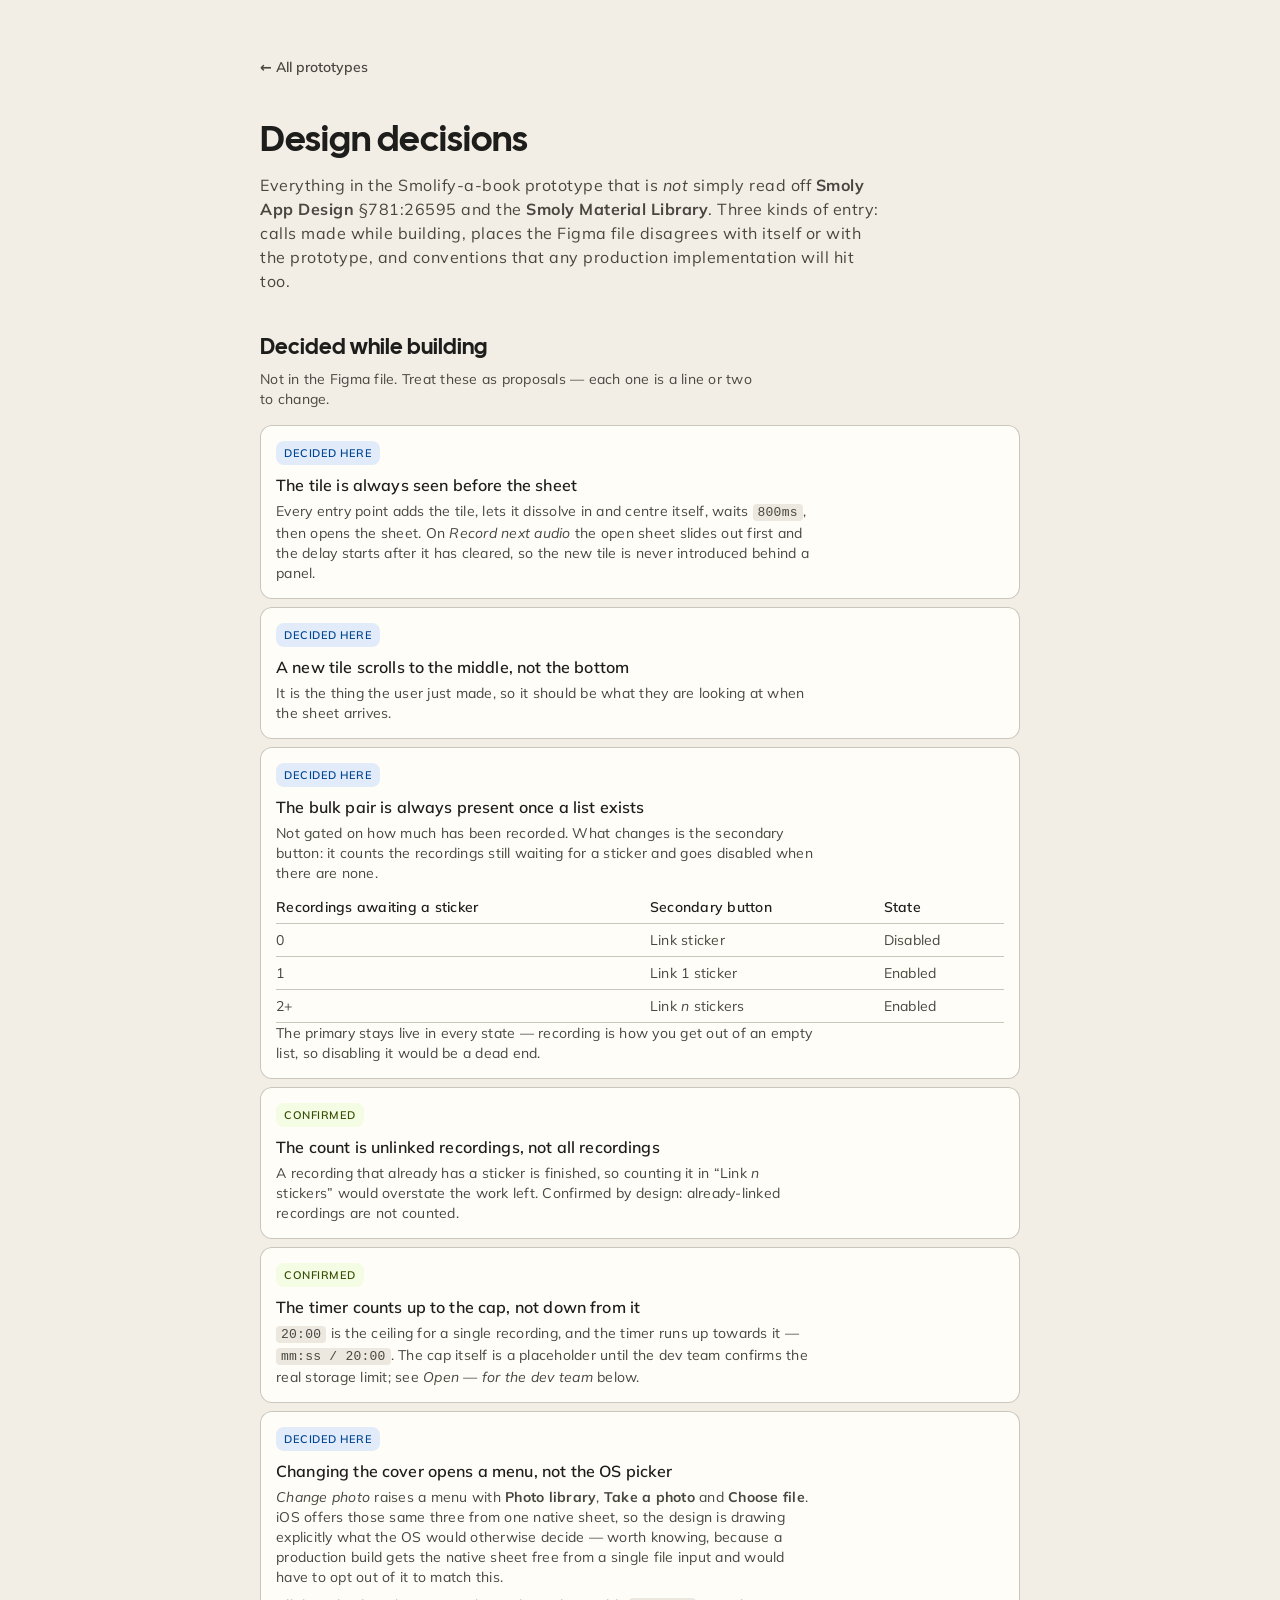
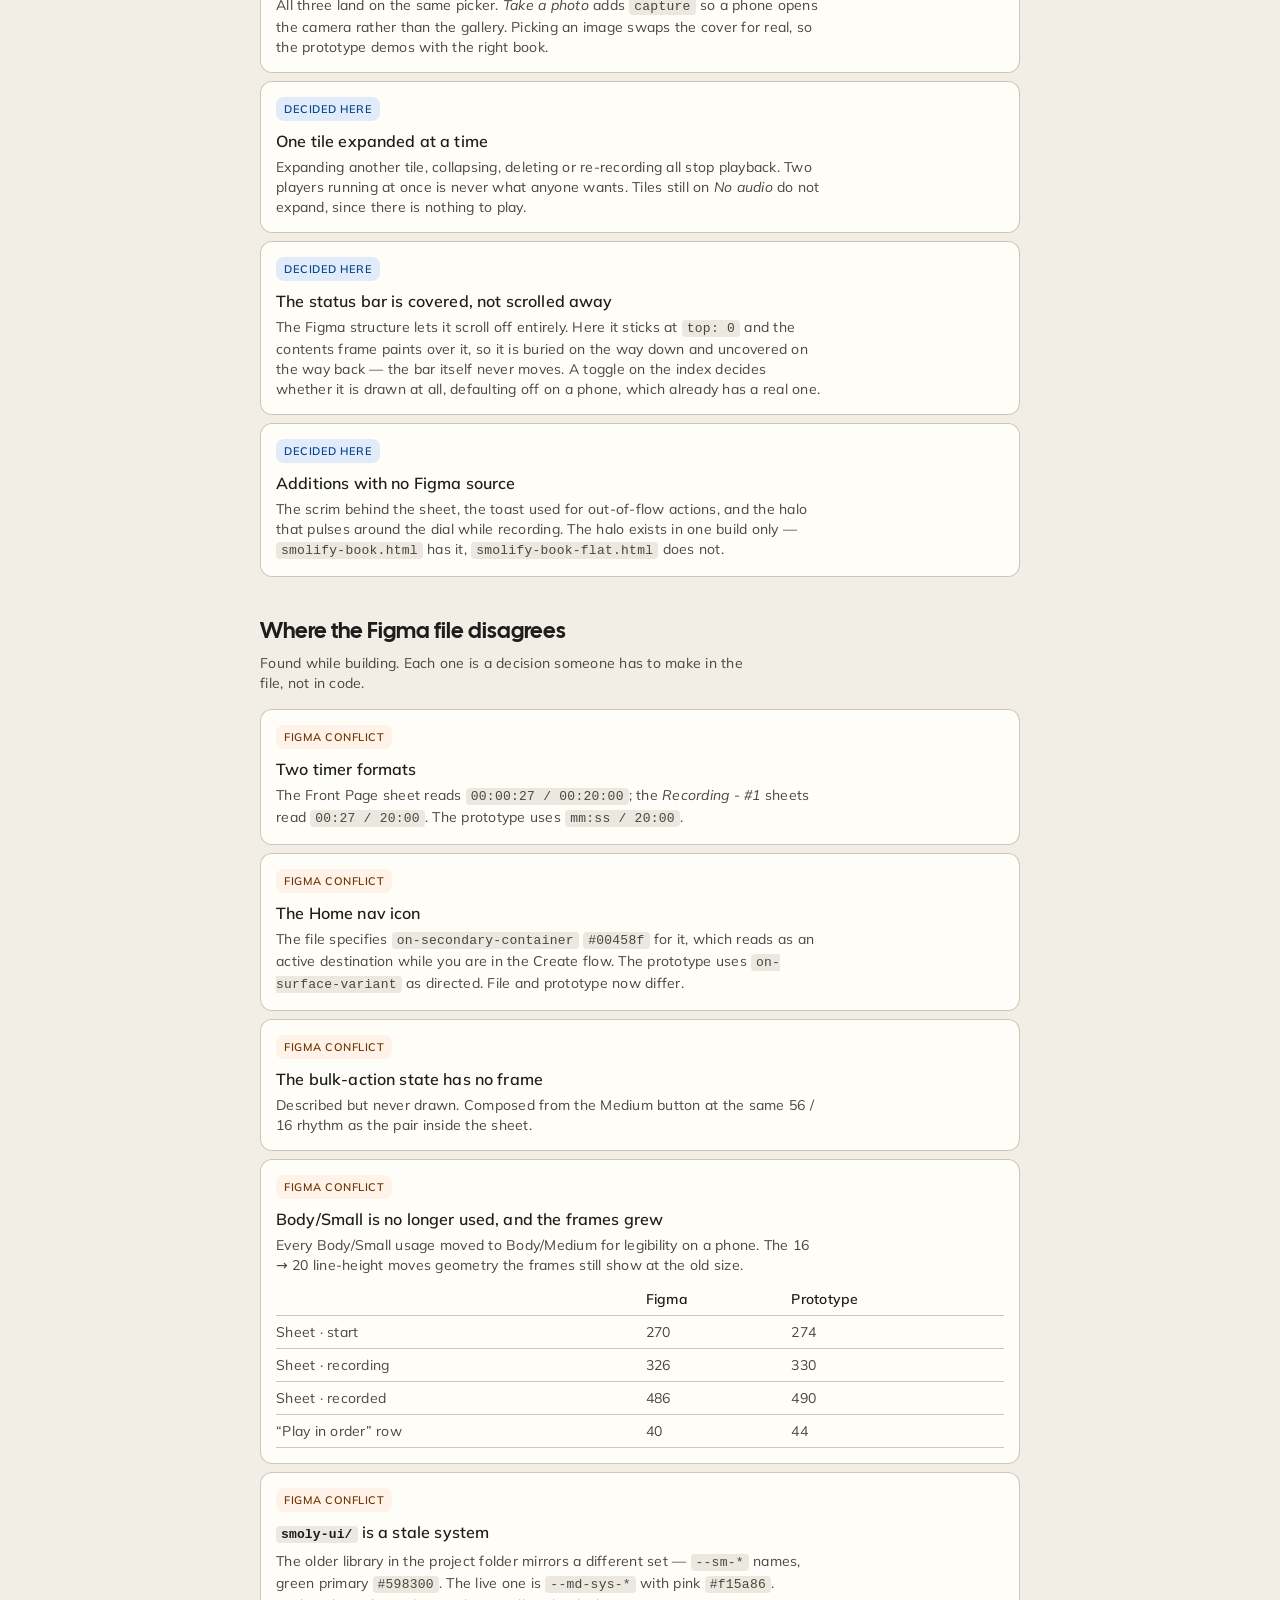
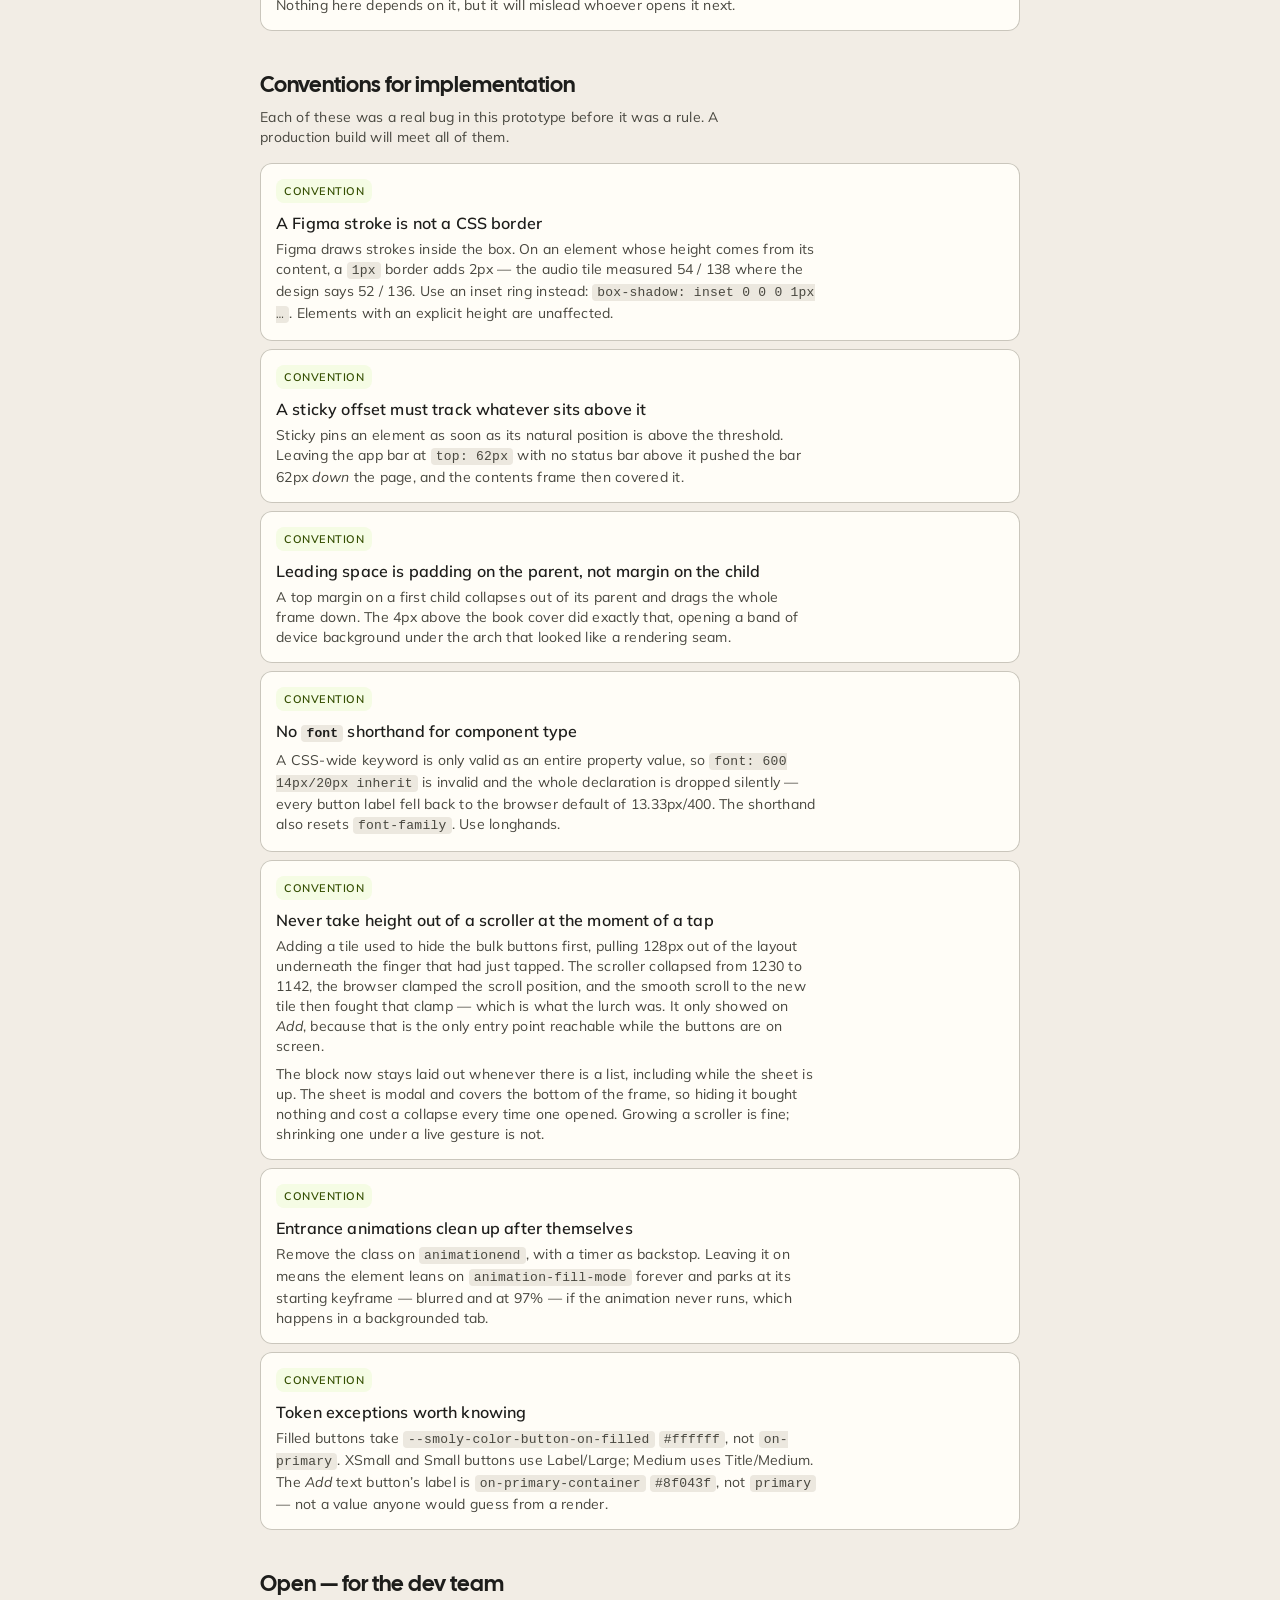
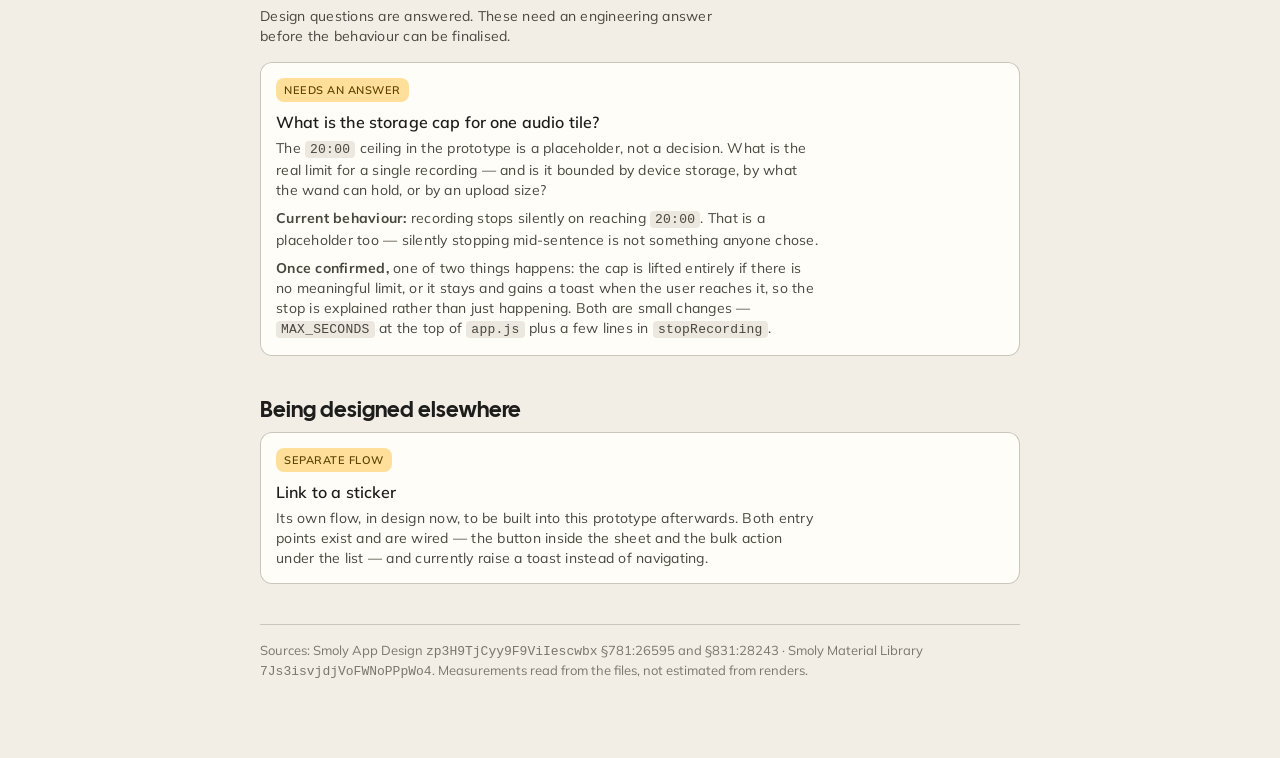
==== commit 7244c91f: "Stop the scroller collapsing under the tap that adds a tile addTile hid the bulk buttons before appe" ====
--- a/decisions.html
+++ b/decisions.html
@@ -355,6 +355,24 @@
 
   <div class="entry">
     <span class="tag tag--rule">Convention</span>
+    <p class="entry__title">Never take height out of a scroller at the moment of a tap</p>
+    <p class="entry__body">
+      Adding a tile used to hide the bulk buttons first, pulling 128px out of the layout
+      underneath the finger that had just tapped. The scroller collapsed from 1230 to 1142,
+      the browser clamped the scroll position, and the smooth scroll to the new tile then
+      fought that clamp — which is what the lurch was. It only showed on <em>Add</em>, because
+      that is the only entry point reachable while the buttons are on screen.
+    </p>
+    <p class="entry__body">
+      The block now stays laid out whenever there is a list, including while the sheet is up.
+      The sheet is modal and covers the bottom of the frame, so hiding it bought nothing and
+      cost a collapse every time one opened. Growing a scroller is fine; shrinking one under
+      a live gesture is not.
+    </p>
+  </div>
+
+  <div class="entry">
+    <span class="tag tag--rule">Convention</span>
     <p class="entry__title">Entrance animations clean up after themselves</p>
     <p class="entry__body">
       Remove the class on <code>animationend</code>, with a timer as backstop. Leaving it on
